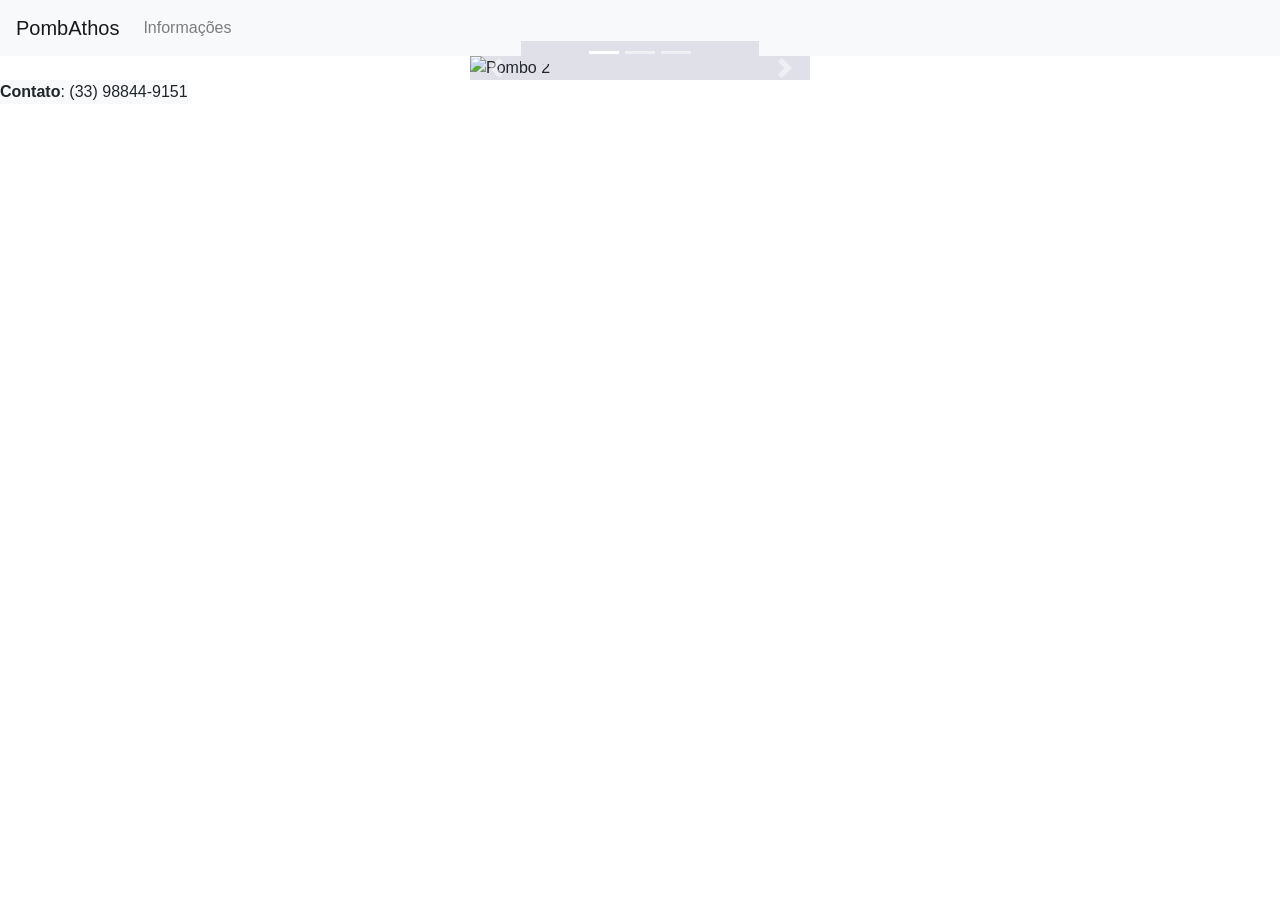
==== index.html @ f3673096 "Inclusão do index" ====
<!DOCTYPE html>
<html lang="pt-BR">
<head>
    <meta charset="UTF-8">
    <meta name="viewport" content="width=device-width, initial-scale=1.0">
    <title>PombAthos</title>
    <link rel="stylesheet" href="https://stackpath.bootstrapcdn.com/bootstrap/4.5.2/css/bootstrap.min.css">
    <link rel="stylesheet" href="style/style.css">
</head>
<body>
    <!-- Menu de Navegação -->
    <nav class="navbar navbar-expand-lg navbar-light bg-light">
        <a class="navbar-brand" href="#">PombAthos</a>
        <button class="navbar-toggler" type="button" data-toggle="collapse" data-target="#navbarNav" aria-controls="navbarNav" aria-expanded="false" aria-label="Toggle navigation">
            <span class="navbar-toggler-icon"></span>
        </button>
        <div class="collapse navbar-collapse" id="navbarNav">
            <ul class="navbar-nav">
                <!--<li class="nav-item active">
                    <a class="nav-link" href="#">Home</a>
                </li>
                <li class="nav-item">
                    <a class="nav-link" href="#produtos">Produtos</a>
                </li>-->
                <li class="nav-item">
                    <a class="nav-link" href="#info">Informações</a>
                </li>
            </ul>
        </div>
    </nav>

    <!-- Painel Deslizante -->
    <div class="container" style="width: 400px;">
    <div class="col-12">
    <div id="carouselExampleIndicators" class="carousel slide" style="background-color: rgb(224, 224, 233);" data-ride="carousel">
        <ol class="carousel-indicators" style="background-color: rgb(224, 224, 233);">
            <li data-target="#carouselExampleIndicators" data-slide-to="0" class="active"></li>
            <li data-target="#carouselExampleIndicators" data-slide-to="1"></li>
            <li data-target="#carouselExampleIndicators" data-slide-to="2"></li>
        </ol>
        <div class="carousel-inner">
            <div class="carousel-item active">
                <img src="image/pombo2.jpg" class="d-md-block w-30" alt="Pombo 2">
            </div>
            <div class="carousel-item">
                <img src="image/pombo3.jpg" class="d-md-block w-30" alt="Pombo 3">
            </div>
            <div class="carousel-item">
                <img src="image/pombo4.jpg" class="d-md-block w-30" alt="Pombo 4">
            </div>
        </div>
        <a class="carousel-control-prev" href="#carouselExampleIndicators" role="button" data-slide="prev">
            <span class="carousel-control-prev-icon" aria-hidden="true"></span>
            <span class="sr-only">Previous</span>
        </a>
        <a class="carousel-control-next" href="#carouselExampleIndicators" role="button" data-slide="next">
            <span class="carousel-control-next-icon" aria-hidden="true"></span>
            <span class="sr-only">Next</span>
        </a>
    </div>
    </div>
    </div>

    <!-- Seção de Produtos -->
    <!--<div class="container mt-5" id="produtos">
        <h2>Produtos</h2>
        <div class="row">
            <div class="col-md-4">
                <div class="card">
                    <img src="img/produto1.jpg" class="card-img-top" alt="Produto 1">
                    <div class="card-body">
                        <h5 class="card-title">Produto 1</h5>
                        <p class="card-text">Descrição do Produto 1.</p>
                        <a href="#" class="btn btn-primary">Comprar</a>
                    </div>
                </div>
            </div>
            <div class="col-md-4">
                <div class="card">
                    <img src="img/produto2.jpg" class="card-img-top" alt="Produto 2">
                    <div class="card-body">
                        <h5 class="card-title">Produto 2</h5>
                        <p class="card-text">Descrição do Produto 2.</p>
                        <a href="#" class="btn btn-primary">Comprar</a>
                    </div>
                </div>
            </div>
            <div class="col-md-4">
                <div class="card">
                    <img src="img/produto3.jpg" class="card-img-top" alt="Produto 3">
                    <div class="card-body">
                        <h5 class="card-title">Produto 3</h5>
                        <p class="card-text">Descrição do Produto 3.</p>
                        <a href="#" class="btn btn-primary">Comprar</a>
                    </div>
                </div>
            </div>
        </div>
        Paginação
        <nav aria-label="Page navigation example">
            <ul class="pagination justify-content-center mt-4">
                <li class="page-item disabled">
                    <a class="page-link" href="#" tabindex="-1">Anterior</a>
                </li>
                <li class="page-item"><a class="page-link" href="#">1</a></li>
                <li class="page-item"><a class="page-link" href="#">2</a></li>
                <li class="page-item"><a class="page-link" href="#">3</a></li>
                <li class="page-item">
                    <a class="page-link" href="#">Próximo</a>
                </li>
            </ul>
        </nav>
    </div>

    Seção de Contato
    <div class="container mt-5" id="contato">
        <h2>Contato</h2>
        <form>
            <div class="form-group">
                <label for="nome">Nome</label>
                <input type="text" class="form-control" id="nome" placeholder="Seu nome">
            </div>
            <div class="form-group">
                <label for="email">Email</label>
                <input type="email" class="form-control" id="email" placeholder="Seu email">
            </div>
            <div class="form-group">
                <label for="mensagem">Mensagem</label>
                <textarea class="form-control" id="mensagem" rows="3" placeholder="Sua mensagem"></textarea>
            </div>
            <button type="submit" class="btn btn-primary">Enviar</button>
        </form>
    </div>-->
    
    <label id="lblContato" class=" bg-light"><b>Contato</b>: (33) 98844-9151</label>

    <script src="https://code.jquery.com/jquery-3.5.1.slim.min.js"></script>
    <script src="https://cdn.jsdelivr.net/npm/@popperjs/core@2.5.4/dist/umd/popper.min.js"></script>
    <script src="https://stackpath.bootstrapcdn.com/bootstrap/4.5.2/js/bootstrap.min.js"></script>
    <script src="scripts.js"></script>
</body>
</html>
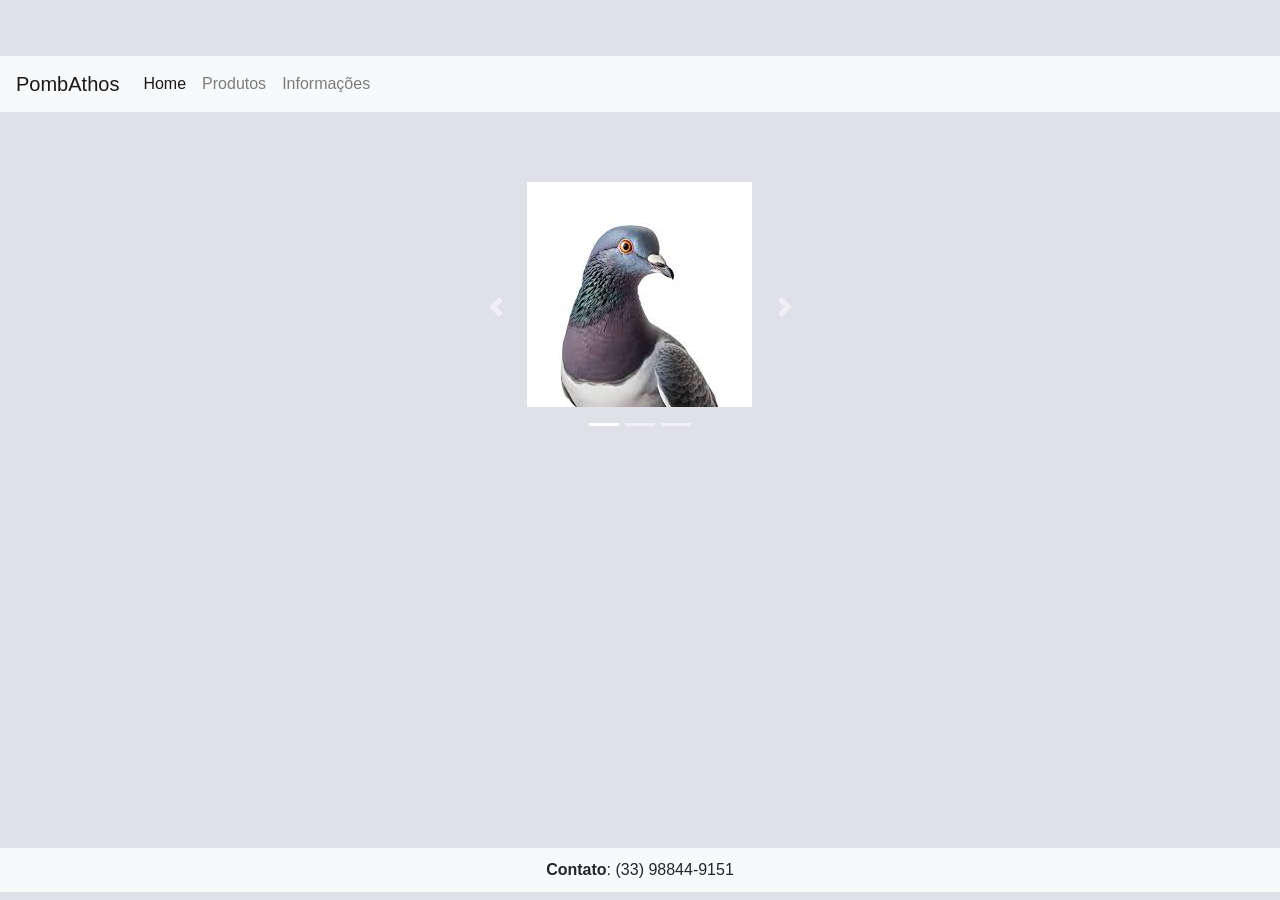
==== commit 8707c5d4: "Inclusão do menu Home no index.html" ====
--- a/index.html
+++ b/index.html
@@ -16,12 +16,12 @@
         </button>
         <div class="collapse navbar-collapse" id="navbarNav">
             <ul class="navbar-nav">
-                <!--<li class="nav-item active">
+                <li class="nav-item active">
                     <a class="nav-link" href="#">Home</a>
                 </li>
                 <li class="nav-item">
                     <a class="nav-link" href="#produtos">Produtos</a>
-                </li>-->
+                </li>
                 <li class="nav-item">
                     <a class="nav-link" href="#info">Informações</a>
                 </li>
--- a/style/style.css
+++ b/style/style.css
@@ -0,0 +1,28 @@
+body {
+    padding-top: 56px;
+    background-color: rgb(224, 224, 233);
+    
+    display: flex;
+    flex-direction: column;
+    min-height: 100vh;
+    margin: 0;
+}
+
+.carousel-item img {
+    height: 225px;
+    object-fit: cover;
+    margin-top: 20px;
+}
+
+.carousel-inner {
+    margin-top: 50px;
+    margin-left: 57px;
+    height: 290px;
+}
+
+#lblContato { margin-top: auto;
+    text-align: center;
+    padding: 10px;
+    /*background-color: #f0f0f0;
+    border: 1px solid #ccc;*/
+}
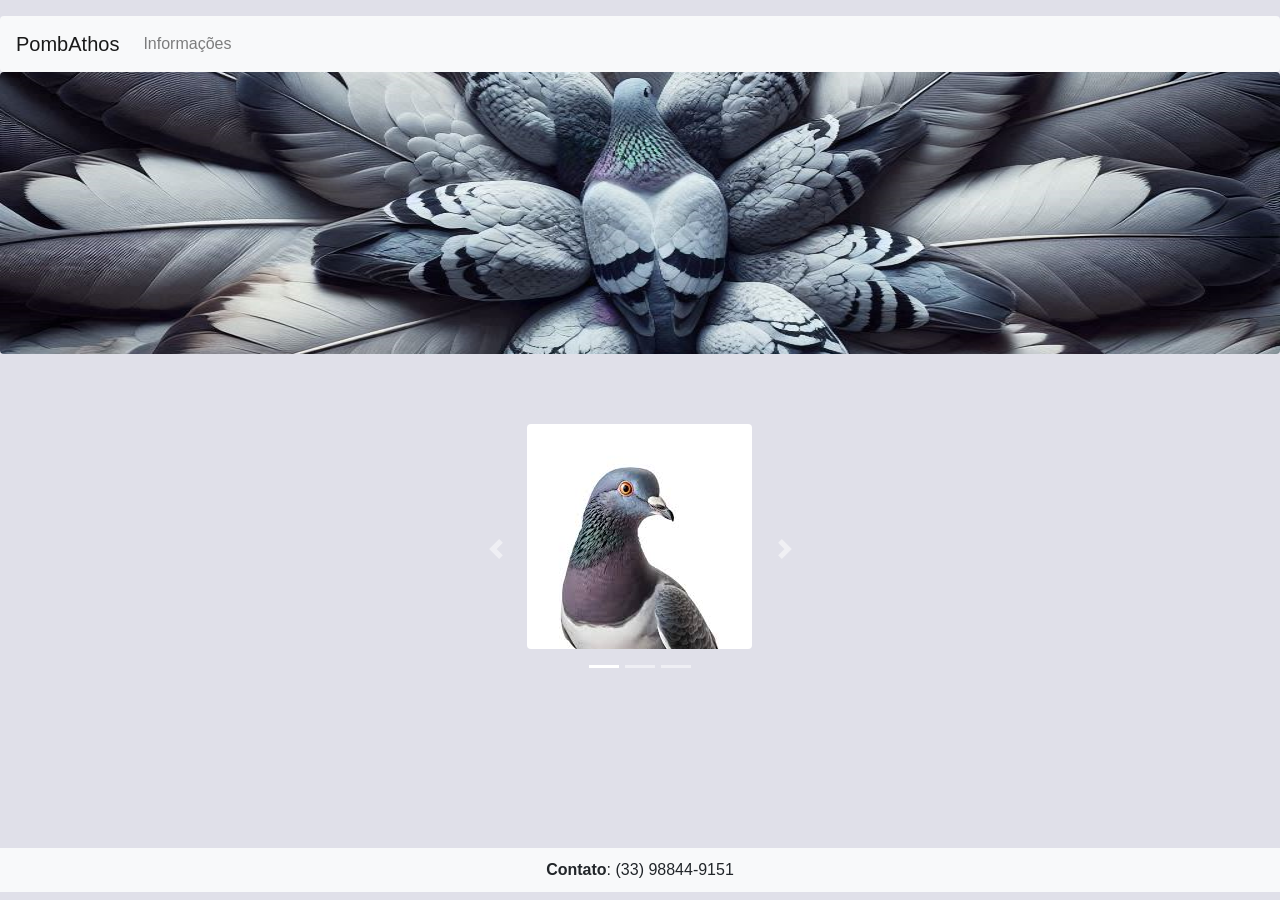
==== commit c4968943: "Alteração no menu e inclusão da textura" ====
--- a/index.html
+++ b/index.html
@@ -9,25 +9,27 @@
 </head>
 <body>
     <!-- Menu de Navegação -->
-    <nav class="navbar navbar-expand-lg navbar-light bg-light">
+    <nav class="navbar navbar-expand-lg navbar-light bg-light rounded">
         <a class="navbar-brand" href="#">PombAthos</a>
         <button class="navbar-toggler" type="button" data-toggle="collapse" data-target="#navbarNav" aria-controls="navbarNav" aria-expanded="false" aria-label="Toggle navigation">
             <span class="navbar-toggler-icon"></span>
         </button>
         <div class="collapse navbar-collapse" id="navbarNav">
             <ul class="navbar-nav">
-                <li class="nav-item active">
+                <!--<li class="nav-item active">
                     <a class="nav-link" href="#">Home</a>
                 </li>
                 <li class="nav-item">
                     <a class="nav-link" href="#produtos">Produtos</a>
-                </li>
+                </li>-->
                 <li class="nav-item">
                     <a class="nav-link" href="#info">Informações</a>
                 </li>
             </ul>
         </div>
     </nav>
+
+    <img src="image/textura2.png" id="imgTextura" class="img-fluid rounded" alt="Textura do menu">
 
     <!-- Painel Deslizante -->
     <div class="container" style="width: 400px;">
@@ -40,13 +42,13 @@
         </ol>
         <div class="carousel-inner">
             <div class="carousel-item active">
-                <img src="image/pombo2.jpg" class="d-md-block w-30" alt="Pombo 2">
+                <img src="image/pombo2.jpg" class="d-md-block w-30 rounded" alt="Pombo 2">
             </div>
             <div class="carousel-item">
-                <img src="image/pombo3.jpg" class="d-md-block w-30" alt="Pombo 3">
+                <img src="image/pombo3.jpg" class="d-md-block w-30 rounded" alt="Pombo 3">
             </div>
             <div class="carousel-item">
-                <img src="image/pombo4.jpg" class="d-md-block w-30" alt="Pombo 4">
+                <img src="image/pombo4.jpg" class="d-md-block w-30 rounded" alt="Pombo 4">
             </div>
         </div>
         <a class="carousel-control-prev" href="#carouselExampleIndicators" role="button" data-slide="prev">
--- a/style/style.css
+++ b/style/style.css
@@ -1,5 +1,5 @@
 body {
-    padding-top: 56px;
+    padding-top: 16px;
     background-color: rgb(224, 224, 233);
     
     display: flex;
@@ -23,6 +23,8 @@
 #lblContato { margin-top: auto;
     text-align: center;
     padding: 10px;
-    /*background-color: #f0f0f0;
-    border: 1px solid #ccc;*/
+}
+
+#imgTextura {
+    height: 282px;
 }
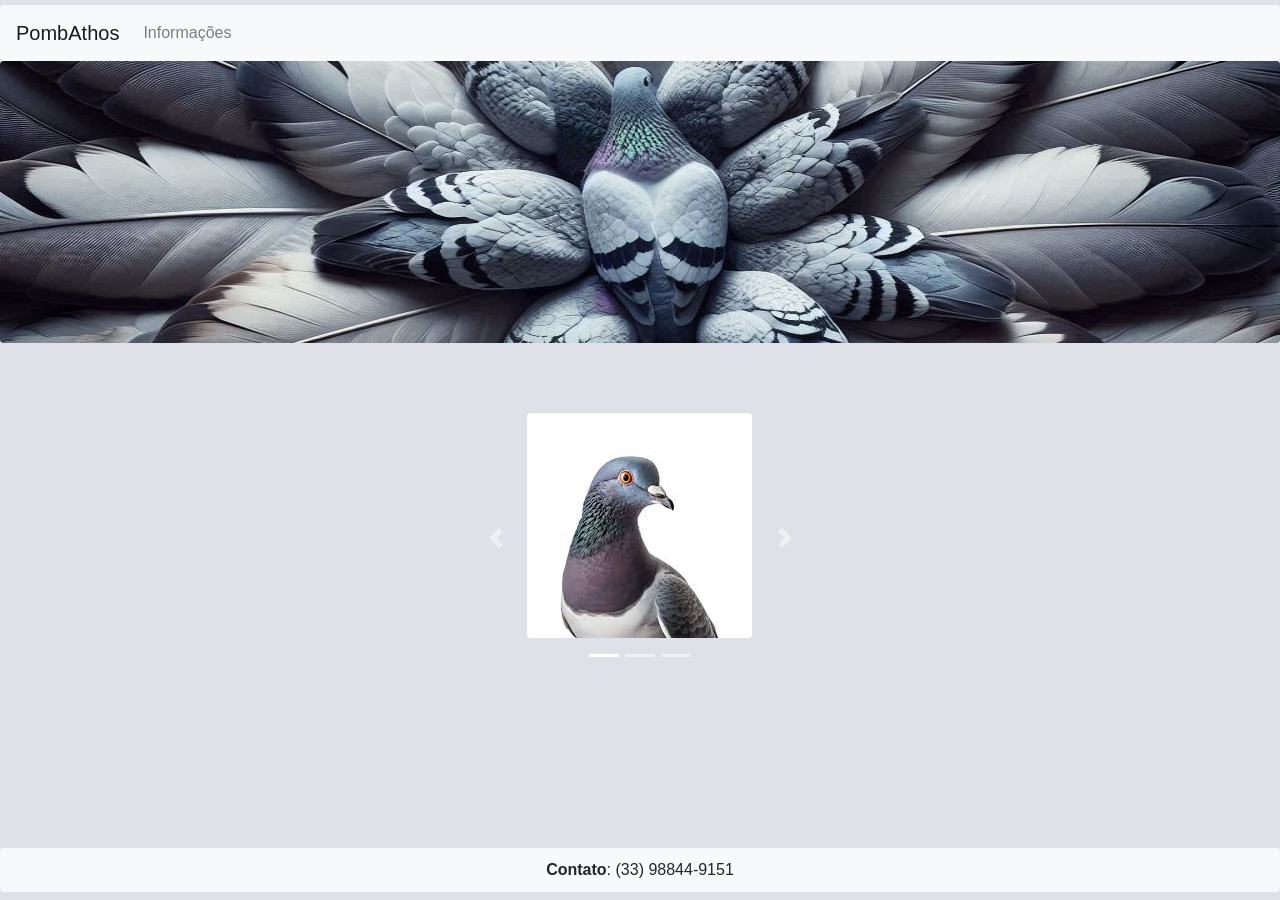
==== commit 019bbc40: "Alteração no estilo do menu" ====
--- a/index.html
+++ b/index.html
@@ -9,6 +9,7 @@
 </head>
 <body>
     <!-- Menu de Navegação -->
+    <div id="divMenu">
     <nav class="navbar navbar-expand-lg navbar-light bg-light rounded">
         <a class="navbar-brand" href="#">PombAthos</a>
         <button class="navbar-toggler" type="button" data-toggle="collapse" data-target="#navbarNav" aria-controls="navbarNav" aria-expanded="false" aria-label="Toggle navigation">
@@ -28,6 +29,7 @@
             </ul>
         </div>
     </nav>
+    </div>
 
     <img src="image/textura2.png" id="imgTextura" class="img-fluid rounded" alt="Textura do menu">
 
@@ -134,7 +136,7 @@
         </form>
     </div>-->
     
-    <label id="lblContato" class=" bg-light"><b>Contato</b>: (33) 98844-9151</label>
+    <label id="lblContato" class="bg-light rounded"><b>Contato</b>: (33) 98844-9151</label>
 
     <script src="https://code.jquery.com/jquery-3.5.1.slim.min.js"></script>
     <script src="https://cdn.jsdelivr.net/npm/@popperjs/core@2.5.4/dist/umd/popper.min.js"></script>
--- a/style/style.css
+++ b/style/style.css
@@ -1,5 +1,4 @@
 body {
-    padding-top: 16px;
     background-color: rgb(224, 224, 233);
     
     display: flex;
@@ -20,11 +19,16 @@
     height: 290px;
 }
 
-#lblContato { margin-top: auto;
+#lblContato {
+    margin-top: auto;
     text-align: center;
     padding: 10px;
 }
 
 #imgTextura {
     height: 282px;
+}
+
+#divMenu {
+    padding-top: 5px;
 }
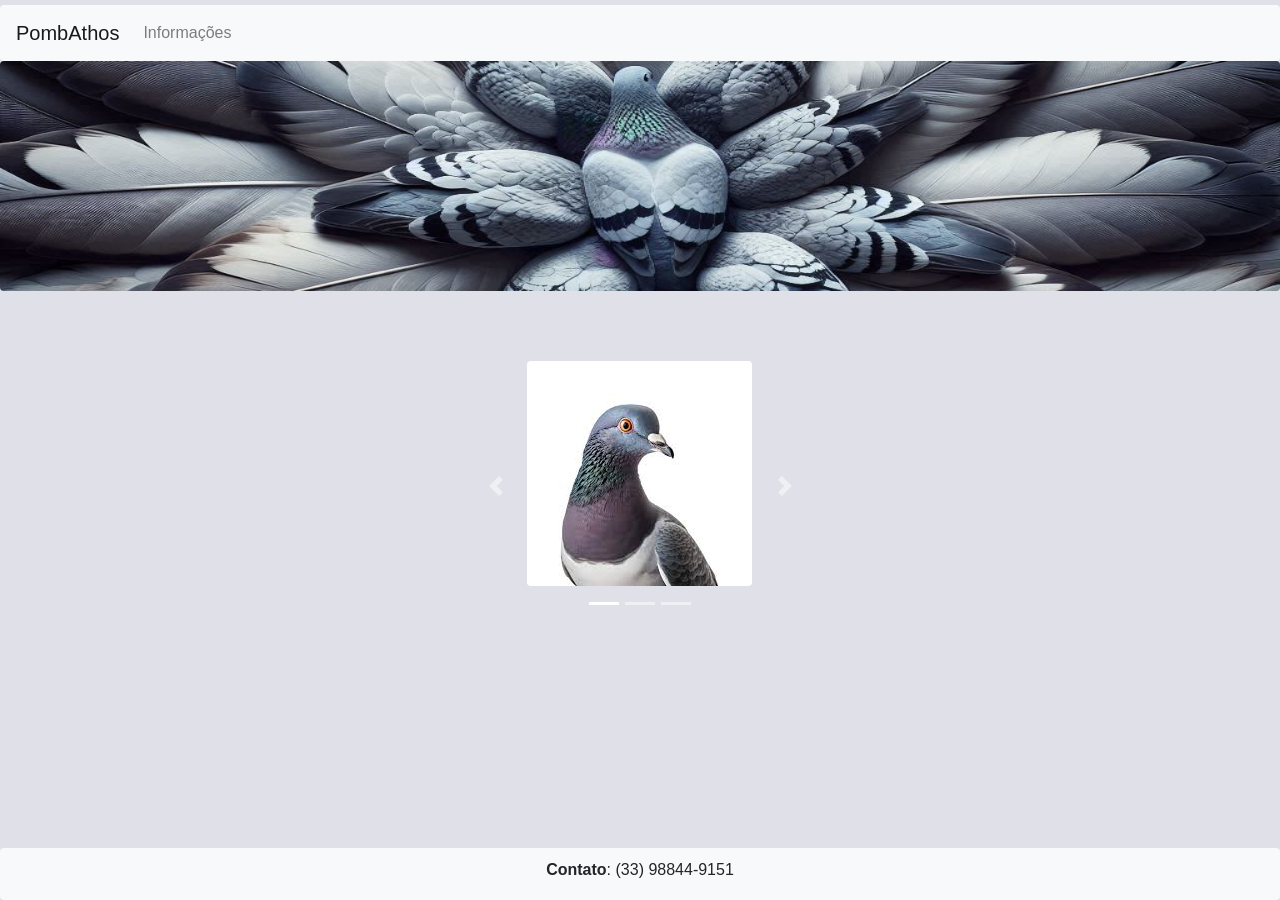
==== commit 53d300ab: "Alteração div contato" ====
--- a/index.html
+++ b/index.html
@@ -10,25 +10,25 @@
 <body>
     <!-- Menu de Navegação -->
     <div id="divMenu">
-    <nav class="navbar navbar-expand-lg navbar-light bg-light rounded">
-        <a class="navbar-brand" href="#">PombAthos</a>
-        <button class="navbar-toggler" type="button" data-toggle="collapse" data-target="#navbarNav" aria-controls="navbarNav" aria-expanded="false" aria-label="Toggle navigation">
-            <span class="navbar-toggler-icon"></span>
-        </button>
-        <div class="collapse navbar-collapse" id="navbarNav">
-            <ul class="navbar-nav">
-                <!--<li class="nav-item active">
-                    <a class="nav-link" href="#">Home</a>
-                </li>
-                <li class="nav-item">
-                    <a class="nav-link" href="#produtos">Produtos</a>
-                </li>-->
-                <li class="nav-item">
-                    <a class="nav-link" href="#info">Informações</a>
-                </li>
-            </ul>
-        </div>
-    </nav>
+        <nav class="navbar navbar-expand-lg navbar-light bg-light rounded">
+            <a class="navbar-brand" href="#">PombAthos</a>
+            <button class="navbar-toggler" type="button" data-toggle="collapse" data-target="#navbarNav" aria-controls="navbarNav" aria-expanded="false" aria-label="Toggle navigation">
+                <span class="navbar-toggler-icon"></span>
+            </button>
+            <div class="collapse navbar-collapse" id="navbarNav">
+                <ul class="navbar-nav">
+                    <!--<li class="nav-item active">
+                        <a class="nav-link" href="#">Home</a>
+                    </li>
+                    <li class="nav-item">
+                        <a class="nav-link" href="#produtos">Produtos</a>
+                    </li>-->
+                    <li class="nav-item">
+                        <a class="nav-link" href="#divContato">Informações</a>
+                    </li>
+                </ul>
+            </div>
+        </nav>
     </div>
 
     <img src="image/textura2.png" id="imgTextura" class="img-fluid rounded" alt="Textura do menu">
@@ -136,8 +136,9 @@
         </form>
     </div>-->
     
-    <label id="lblContato" class="bg-light rounded"><b>Contato</b>: (33) 98844-9151</label>
-
+    <div class="bg-light rounded" id="divContato">
+        <label id="lblContato"><b>Contato</b>: (33) 98844-9151</label>
+    </div>
     <script src="https://code.jquery.com/jquery-3.5.1.slim.min.js"></script>
     <script src="https://cdn.jsdelivr.net/npm/@popperjs/core@2.5.4/dist/umd/popper.min.js"></script>
     <script src="https://stackpath.bootstrapcdn.com/bootstrap/4.5.2/js/bootstrap.min.js"></script>
--- a/style/style.css
+++ b/style/style.css
@@ -20,15 +20,21 @@
 }
 
 #lblContato {
-    margin-top: auto;
+    
     text-align: center;
-    padding: 10px;
+    
 }
 
 #imgTextura {
-    height: 282px;
+    height: 230px;
 }
 
 #divMenu {
     padding-top: 5px;
+}
+
+#divContato {
+    margin-top: auto;
+    padding: 10px;
+    text-align: center;
 }
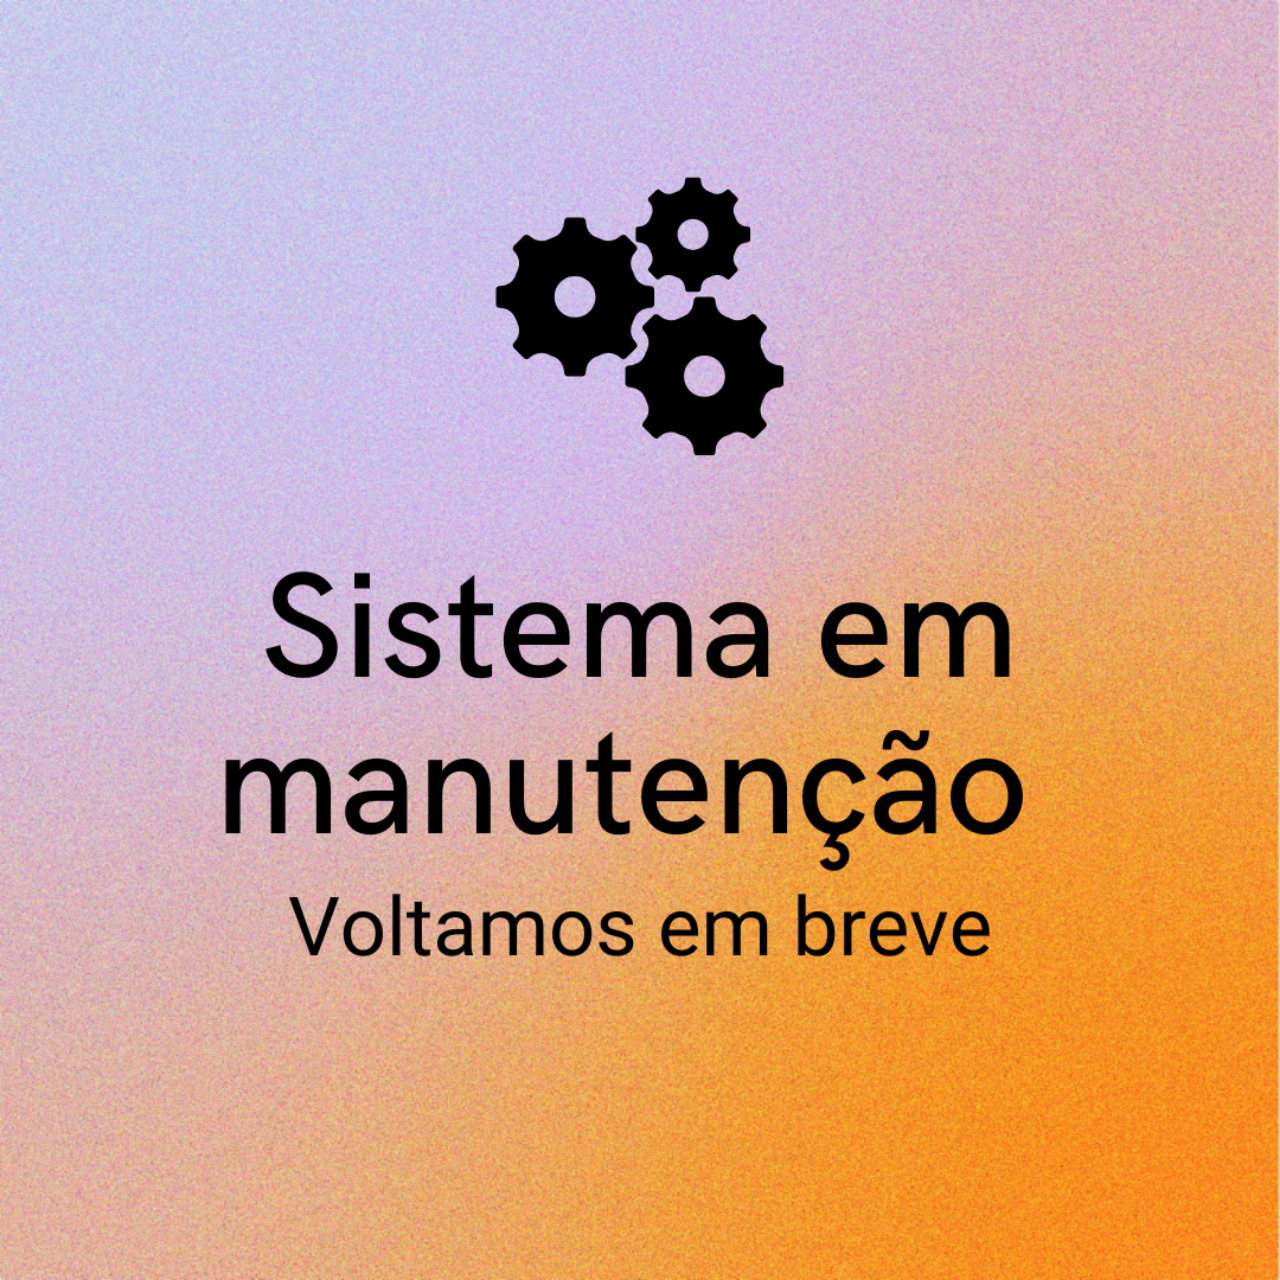
==== commit 7085ff7c: "Página em manutenção" ====
--- a/index.html
+++ b/index.html
@@ -8,137 +8,8 @@
     <link rel="stylesheet" href="style/style.css">
 </head>
 <body>
-    <!-- Menu de Navegação -->
-    <div id="divMenu">
-        <nav class="navbar navbar-expand-lg navbar-light bg-light rounded">
-            <a class="navbar-brand" href="#">PombAthos</a>
-            <button class="navbar-toggler" type="button" data-toggle="collapse" data-target="#navbarNav" aria-controls="navbarNav" aria-expanded="false" aria-label="Toggle navigation">
-                <span class="navbar-toggler-icon"></span>
-            </button>
-            <div class="collapse navbar-collapse" id="navbarNav">
-                <ul class="navbar-nav">
-                    <!--<li class="nav-item active">
-                        <a class="nav-link" href="#">Home</a>
-                    </li>
-                    <li class="nav-item">
-                        <a class="nav-link" href="#produtos">Produtos</a>
-                    </li>-->
-                    <li class="nav-item">
-                        <a class="nav-link" href="#divContato">Informações</a>
-                    </li>
-                </ul>
-            </div>
-        </nav>
-    </div>
-
-    <img src="image/textura2.png" id="imgTextura" class="img-fluid rounded" alt="Textura do menu">
-
-    <!-- Painel Deslizante -->
-    <div class="container" style="width: 400px;">
-    <div class="col-12">
-    <div id="carouselExampleIndicators" class="carousel slide" style="background-color: rgb(224, 224, 233);" data-ride="carousel">
-        <ol class="carousel-indicators" style="background-color: rgb(224, 224, 233);">
-            <li data-target="#carouselExampleIndicators" data-slide-to="0" class="active"></li>
-            <li data-target="#carouselExampleIndicators" data-slide-to="1"></li>
-            <li data-target="#carouselExampleIndicators" data-slide-to="2"></li>
-        </ol>
-        <div class="carousel-inner">
-            <div class="carousel-item active">
-                <img src="image/pombo2.jpg" class="d-md-block w-30 rounded" alt="Pombo 2">
-            </div>
-            <div class="carousel-item">
-                <img src="image/pombo3.jpg" class="d-md-block w-30 rounded" alt="Pombo 3">
-            </div>
-            <div class="carousel-item">
-                <img src="image/pombo4.jpg" class="d-md-block w-30 rounded" alt="Pombo 4">
-            </div>
-        </div>
-        <a class="carousel-control-prev" href="#carouselExampleIndicators" role="button" data-slide="prev">
-            <span class="carousel-control-prev-icon" aria-hidden="true"></span>
-            <span class="sr-only">Previous</span>
-        </a>
-        <a class="carousel-control-next" href="#carouselExampleIndicators" role="button" data-slide="next">
-            <span class="carousel-control-next-icon" aria-hidden="true"></span>
-            <span class="sr-only">Next</span>
-        </a>
-    </div>
-    </div>
-    </div>
-
-    <!-- Seção de Produtos -->
-    <!--<div class="container mt-5" id="produtos">
-        <h2>Produtos</h2>
-        <div class="row">
-            <div class="col-md-4">
-                <div class="card">
-                    <img src="img/produto1.jpg" class="card-img-top" alt="Produto 1">
-                    <div class="card-body">
-                        <h5 class="card-title">Produto 1</h5>
-                        <p class="card-text">Descrição do Produto 1.</p>
-                        <a href="#" class="btn btn-primary">Comprar</a>
-                    </div>
-                </div>
-            </div>
-            <div class="col-md-4">
-                <div class="card">
-                    <img src="img/produto2.jpg" class="card-img-top" alt="Produto 2">
-                    <div class="card-body">
-                        <h5 class="card-title">Produto 2</h5>
-                        <p class="card-text">Descrição do Produto 2.</p>
-                        <a href="#" class="btn btn-primary">Comprar</a>
-                    </div>
-                </div>
-            </div>
-            <div class="col-md-4">
-                <div class="card">
-                    <img src="img/produto3.jpg" class="card-img-top" alt="Produto 3">
-                    <div class="card-body">
-                        <h5 class="card-title">Produto 3</h5>
-                        <p class="card-text">Descrição do Produto 3.</p>
-                        <a href="#" class="btn btn-primary">Comprar</a>
-                    </div>
-                </div>
-            </div>
-        </div>
-        Paginação
-        <nav aria-label="Page navigation example">
-            <ul class="pagination justify-content-center mt-4">
-                <li class="page-item disabled">
-                    <a class="page-link" href="#" tabindex="-1">Anterior</a>
-                </li>
-                <li class="page-item"><a class="page-link" href="#">1</a></li>
-                <li class="page-item"><a class="page-link" href="#">2</a></li>
-                <li class="page-item"><a class="page-link" href="#">3</a></li>
-                <li class="page-item">
-                    <a class="page-link" href="#">Próximo</a>
-                </li>
-            </ul>
-        </nav>
-    </div>
-
-    Seção de Contato
-    <div class="container mt-5" id="contato">
-        <h2>Contato</h2>
-        <form>
-            <div class="form-group">
-                <label for="nome">Nome</label>
-                <input type="text" class="form-control" id="nome" placeholder="Seu nome">
-            </div>
-            <div class="form-group">
-                <label for="email">Email</label>
-                <input type="email" class="form-control" id="email" placeholder="Seu email">
-            </div>
-            <div class="form-group">
-                <label for="mensagem">Mensagem</label>
-                <textarea class="form-control" id="mensagem" rows="3" placeholder="Sua mensagem"></textarea>
-            </div>
-            <button type="submit" class="btn btn-primary">Enviar</button>
-        </form>
-    </div>-->
+    <img src="image/Sistema-em-manutencao.png" class="img-fluid rounded" alt="Manutenção">
     
-    <div class="bg-light rounded" id="divContato">
-        <label id="lblContato"><b>Contato</b>: (33) 98844-9151</label>
-    </div>
     <script src="https://code.jquery.com/jquery-3.5.1.slim.min.js"></script>
     <script src="https://cdn.jsdelivr.net/npm/@popperjs/core@2.5.4/dist/umd/popper.min.js"></script>
     <script src="https://stackpath.bootstrapcdn.com/bootstrap/4.5.2/js/bootstrap.min.js"></script>
